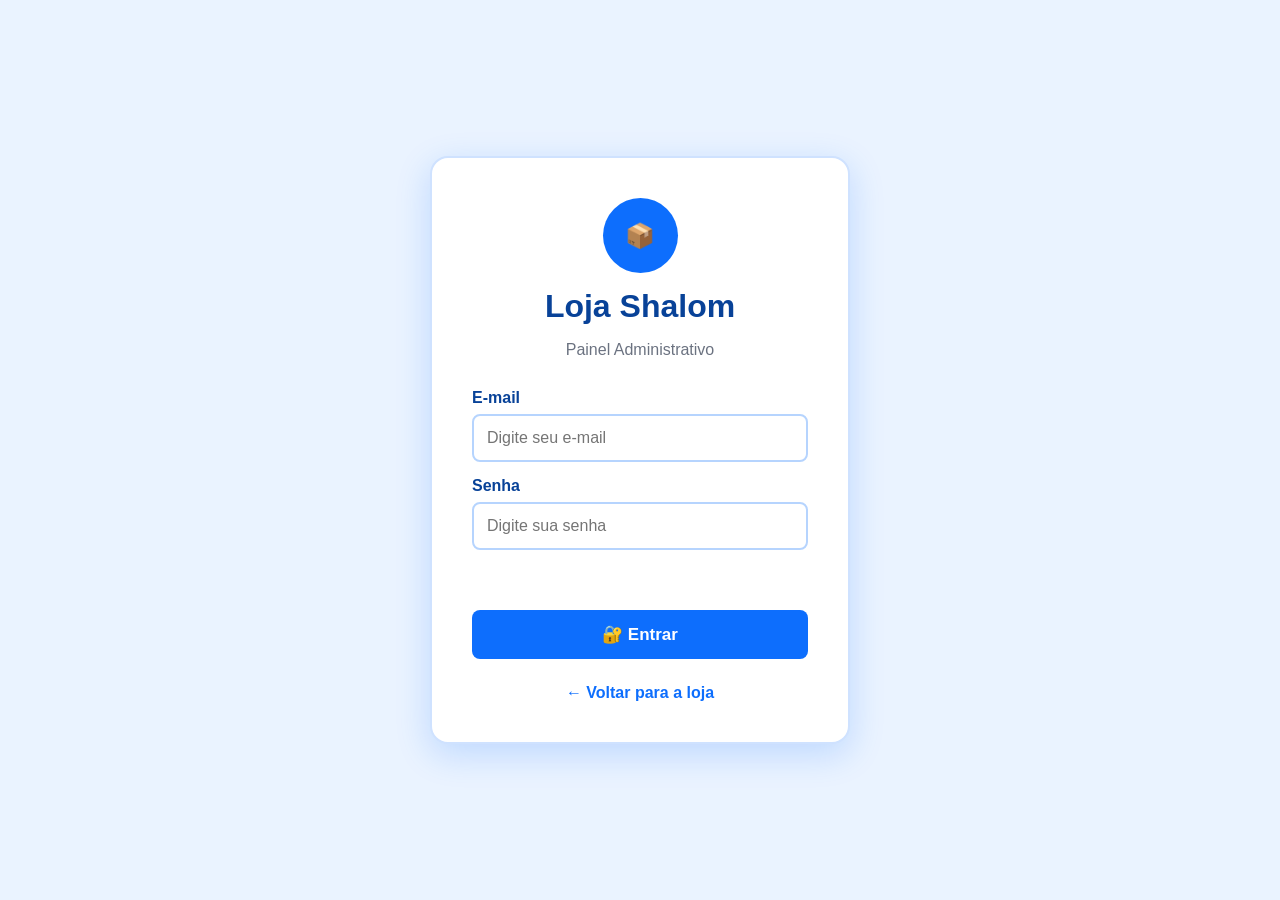
==== admin.html @ 64714b8b "Add files via upload" ====
<!DOCTYPE html>
<html lang="pt-BR">

<head>

    <meta charset="UTF-8">

    <meta
        name="viewport"
        content="width=device-width, initial-scale=1.0"
    >

    <title>Painel Administrativo - Shalom</title>

    <link rel="stylesheet" href="admin.css">

</head>

<body>

    <header>

        <div class="logo">
            📦 Loja Shalom
            <span>Admin</span>
        </div>

        <button
            class="sair"
            onclick="sair()"
        >
            🚪 Sair
        </button>

    </header>


    <main>

        <div class="titulo">

            <h1>
                📊 Painel Administrativo
            </h1>

            <p>
                Gerencie sua loja e seus depósitos.
            </p>

        </div>


        <!-- CARDS -->

        <section class="cards">

            <div class="card">

                <div class="icone">
                    💰
                </div>

                <div>
                    <span>
                        Saldo
                    </span>

                    <strong id="saldo">
                        R$ 0,00
                    </strong>
                </div>

            </div>


            <div class="card">

                <div class="icone">
                    📦
                </div>

                <div>
                    <span>
                        Produtos
                    </span>

                    <strong>
                        4
                    </strong>
                </div>

            </div>


            <div class="card">

                <div class="icone">
                    💳
                </div>

                <div>
                    <span>
                        Depósitos
                    </span>

                    <strong id="quantidadeDepositos">
                        0
                    </strong>
                </div>

            </div>

        </section>


        <!-- DEPÓSITO -->

        <section class="painel">

            <h2>
                💰 Registrar depósito
            </h2>

            <form id="depositoForm">

                <label for="valor">
                    Valor do depósito
                </label>

                <input
                    type="number"
                    id="valor"
                    min="0.01"
                    step="0.01"
                    placeholder="Ex: 500,00"
                    required
                >


                <label for="descricao">
                    Descrição
                </label>

                <input
                    type="text"
                    id="descricao"
                    placeholder="Ex: Depósito inicial"
                    required
                >


                <button type="submit">
                    + Registrar depósito
                </button>

            </form>

        </section>


        <!-- HISTÓRICO -->

        <section class="painel">

            <h2>
                🧾 Histórico de depósitos
            </h2>

            <div id="listaDepositos">

                <p class="vazio">
                    Nenhum depósito registrado.
                </p>

            </div>

        </section>


        <!-- PRODUTOS -->

        <section class="painel">

            <h2>
                📦 Produtos da loja
            </h2>

            <div class="produtos-admin">

                <div>
                    📦 Caixa de Papelão
                    <strong>R$ 10,90</strong>
                </div>

                <div>
                    🛍️ Sacola Kraft
                    <strong>R$ 10,50</strong>
                </div>

                <div>
                    🥡 Embalagem Delivery
                    <strong>R$ 10,00</strong>
                </div>

                <div>
                    🥤 Copo Descartável
                    <strong>R$ 10,90</strong>
                </div>

            </div>

        </section>

    </main>


    <script src="admin.js"></script>

</body>

</html>
---- admin.css ----
* {
    margin: 0;
    padding: 0;
    box-sizing: border-box;
}

body {
    font-family: Arial, sans-serif;
    background: #f3f6fa;
    color: #222;
}


/* CABEÇALHO */

header {
    background: #0d47a1;
    color: white;

    padding: 20px 5%;

    display: flex;
    justify-content: space-between;
    align-items: center;
}

header h1 {
    font-size: 24px;
}

header p {
    margin-top: 5px;
    opacity: 0.9;
}

header button {
    background: white;
    color: #0d47a1;

    border: none;
    border-radius: 8px;

    padding: 10px 18px;

    font-weight: bold;

    cursor: pointer;
}


/* PRINCIPAL */

main {
    width: 90%;
    max-width: 1200px;

    margin: 30px auto;
}

main > h2 {
    margin-bottom: 25px;
}


/* RESUMO */

.resumo {
    display: grid;

    grid-template-columns:
        repeat(4, 1fr);

    gap: 20px;

    margin-bottom: 30px;
}

.card {
    background: white;

    padding: 25px;

    border-radius: 12px;

    box-shadow:
        0 3px 12px rgba(0,0,0,0.08);

    text-align: center;
}

.card span {
    font-size: 35px;
}

.card h3 {
    margin: 10px 0;
}

.card strong {
    color: #0d47a1;
    font-size: 22px;
}


/* PAINÉIS */

.painel {
    background: white;

    padding: 25px;

    margin-bottom: 25px;

    border-radius: 12px;

    box-shadow:
        0 3px 12px rgba(0,0,0,0.08);
}

.titulo-painel {
    display: flex;

    justify-content: space-between;

    align-items: center;

    margin-bottom: 20px;
}


/* BOTÕES */

button {
    border: none;

    border-radius: 8px;

    padding: 11px 18px;

    background: #1976d2;

    color: white;

    font-weight: bold;

    cursor: pointer;
}

button:hover {
    opacity: 0.9;
}


/* FORMULÁRIO */

.form-produto {
    background: #f4f7fb;

    padding: 20px;

    border-radius: 10px;

    margin-bottom: 20px;
}

.form-produto label,
#depositoForm label {
    display: block;

    margin-top: 12px;

    margin-bottom: 5px;

    font-weight: bold;
}

.form-produto input,
#depositoForm input {
    width: 100%;

    padding: 12px;

    border: 1px solid #ccc;

    border-radius: 7px;

    font-size: 16px;
}

.botoes {
    display: flex;

    gap: 10px;

    margin-top: 20px;
}

.cancelar {
    background: #777;
}

.oculto {
    display: none;
}


/* PRODUTOS */

.produto-admin {
    display: flex;

    justify-content: space-between;

    align-items: center;

    padding: 18px;

    border-bottom: 1px solid #ddd;
}

.produto-admin:last-child {
    border-bottom: none;
}

.produto-info h3 {
    color: #0d47a1;
}

.produto-info p {
    margin-top: 5px;
}

.acoes {
    display: flex;

    gap: 8px;
}

.excluir {
    background: #d32f2f;
}


/* DEPÓSITOS */

.deposito {
    padding: 15px;

    border-bottom: 1px solid #ddd;
}

.deposito strong {
    color: #168a38;

    font-size: 18px;
}

.deposito p {
    margin: 5px 0;
}

.deposito small {
    color: #777;
}


/* CLIENTES */

.cliente {
    padding: 15px;

    border: 1px solid #ddd;

    border-radius: 8px;

    margin-top: 10px;
}

.cliente strong {
    color: #0d47a1;
}


/* CELULAR */

@media (max-width: 800px) {

    .resumo {
        grid-template-columns:
            repeat(2, 1fr);
    }

}


@media (max-width: 550px) {

    header {
        flex-direction: column;

        gap: 15px;

        text-align: center;
    }

    .resumo {
        grid-template-columns: 1fr;
    }

    .produto-admin {
        flex-direction: column;

        align-items: flex-start;

        gap: 15px;
    }

    .acoes {
        width: 100%;
    }

    .acoes button {
        flex: 1;
    }

}
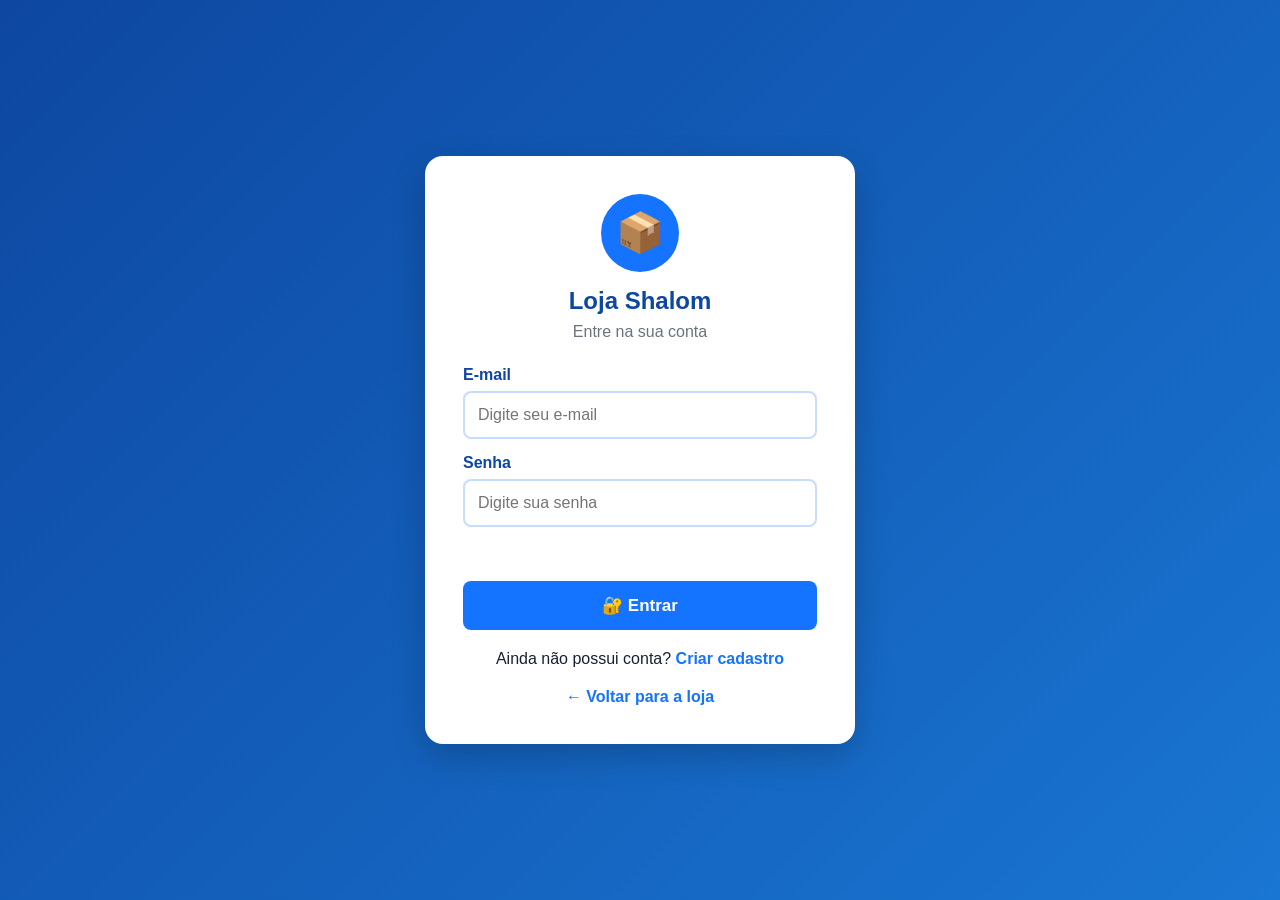
==== commit 1a3adb9f: "Add files via upload" ====
--- a/admin.html
+++ b/admin.html
@@ -1,221 +1,462 @@
-<!DOCTYPE html>
-<html lang="pt-BR">
-
-<head>
-
-    <meta charset="UTF-8">
-
-    <meta
-        name="viewport"
-        content="width=device-width, initial-scale=1.0"
-    >
-
-    <title>Painel Administrativo - Shalom</title>
-
-    <link rel="stylesheet" href="admin.css">
-
-</head>
-
-<body>
-
-    <header>
-
-        <div class="logo">
-            📦 Loja Shalom
-            <span>Admin</span>
-        </div>
-
-        <button
-            class="sair"
-            onclick="sair()"
-        >
-            🚪 Sair
-        </button>
-
-    </header>
-
-
-    <main>
-
-        <div class="titulo">
-
-            <h1>
-                📊 Painel Administrativo
-            </h1>
-
-            <p>
-                Gerencie sua loja e seus depósitos.
-            </p>
-
-        </div>
-
-
-        <!-- CARDS -->
-
-        <section class="cards">
-
-            <div class="card">
-
-                <div class="icone">
-                    💰
-                </div>
-
-                <div>
-                    <span>
-                        Saldo
-                    </span>
-
-                    <strong id="saldo">
-                        R$ 0,00
-                    </strong>
-                </div>
-
-            </div>
-
-
-            <div class="card">
-
-                <div class="icone">
-                    📦
-                </div>
-
-                <div>
-                    <span>
-                        Produtos
-                    </span>
-
-                    <strong>
-                        4
-                    </strong>
-                </div>
-
-            </div>
-
-
-            <div class="card">
-
-                <div class="icone">
-                    💳
-                </div>
-
-                <div>
-                    <span>
-                        Depósitos
-                    </span>
-
-                    <strong id="quantidadeDepositos">
-                        0
-                    </strong>
-                </div>
-
-            </div>
-
-        </section>
-
-
-        <!-- DEPÓSITO -->
-
-        <section class="painel">
-
-            <h2>
-                💰 Registrar depósito
-            </h2>
-
-            <form id="depositoForm">
-
-                <label for="valor">
-                    Valor do depósito
-                </label>
-
-                <input
-                    type="number"
-                    id="valor"
-                    min="0.01"
-                    step="0.01"
-                    placeholder="Ex: 500,00"
-                    required
-                >
-
-
-                <label for="descricao">
-                    Descrição
-                </label>
-
-                <input
-                    type="text"
-                    id="descricao"
-                    placeholder="Ex: Depósito inicial"
-                    required
-                >
-
-
-                <button type="submit">
-                    + Registrar depósito
-                </button>
-
-            </form>
-
-        </section>
-
-
-        <!-- HISTÓRICO -->
-
-        <section class="painel">
-
-            <h2>
-                🧾 Histórico de depósitos
-            </h2>
-
-            <div id="listaDepositos">
-
-                <p class="vazio">
-                    Nenhum depósito registrado.
-                </p>
-
-            </div>
-
-        </section>
-
-
-        <!-- PRODUTOS -->
-
-        <section class="painel">
-
-            <h2>
-                📦 Produtos da loja
-            </h2>
-
-            <div class="produtos-admin">
-
-                <div>
-                    📦 Caixa de Papelão
-                    <strong>R$ 10,90</strong>
-                </div>
-
-                <div>
-                    🛍️ Sacola Kraft
-                    <strong>R$ 10,50</strong>
-                </div>
-
-                <div>
-                    🥡 Embalagem Delivery
-                    <strong>R$ 10,00</strong>
-                </div>
-
-                <div>
-                    🥤 Copo Descartável
-                    <strong>R$ 10,90</strong>
-                </div>
-
-            </div>
-
-        </section>
-
-    </main>
-
-
-    <script src="admin.js"></script>
-
-</body>
-
+<!DOCTYPE html>
+<html lang="pt-BR">
+
+<head>
+    <meta charset="UTF-8">
+
+    <meta
+        name="viewport"
+        content="width=device-width, initial-scale=1.0"
+    >
+
+    <title>Painel Administrativo - Loja Shalom</title>
+
+    <link
+        rel="stylesheet"
+        href="admin.css"
+    >
+</head>
+
+
+<body>
+
+    <!-- ==========================================
+         CABEÇALHO
+    =========================================== -->
+
+    <header class="cabecalho">
+
+        <div class="logo-area">
+
+            <h1>
+                📦 Loja Shalom
+            </h1>
+
+            <p>
+                Painel Administrativo
+            </p>
+
+        </div>
+
+
+        <!-- RELÓGIO -->
+
+        <div class="relogio-loja">
+
+            <div
+                id="relogioBrasil"
+                class="hora-loja"
+            >
+                00:00:00
+            </div>
+
+            <div
+                id="dataBrasil"
+                class="data-loja"
+            >
+                Carregando...
+            </div>
+
+        </div>
+
+
+        <!-- BOTÃO SAIR -->
+
+        <div class="usuario-area">
+
+            <span>
+                👨‍💼 Administrador
+            </span>
+
+            <button
+                id="btnSair"
+                class="btn-sair"
+                type="button"
+            >
+                🚪 Sair
+            </button>
+
+        </div>
+
+    </header>
+
+
+
+    <!-- ==========================================
+         CONTEÚDO PRINCIPAL
+    =========================================== -->
+
+    <main class="container">
+
+
+        <!-- ======================================
+             RESUMO
+        ======================================= -->
+
+        <section class="resumo">
+
+            <div class="resumo-card">
+
+                <span>💰</span>
+
+                <div>
+
+                    <small>
+                        Saldo
+                    </small>
+
+                    <strong id="saldo">
+                        R$ 0,00
+                    </strong>
+
+                </div>
+
+            </div>
+
+
+            <div class="resumo-card">
+
+                <span>📦</span>
+
+                <div>
+
+                    <small>
+                        Produtos
+                    </small>
+
+                    <strong id="totalProdutos">
+                        0
+                    </strong>
+
+                </div>
+
+            </div>
+
+
+            <div class="resumo-card">
+
+                <span>👥</span>
+
+                <div>
+
+                    <small>
+                        Clientes
+                    </small>
+
+                    <strong id="totalClientes">
+                        0
+                    </strong>
+
+                </div>
+
+            </div>
+
+
+            <div class="resumo-card">
+
+                <span>💳</span>
+
+                <div>
+
+                    <small>
+                        Depósitos
+                    </small>
+
+                    <strong id="totalDepositos">
+                        0
+                    </strong>
+
+                </div>
+
+            </div>
+
+        </section>
+
+
+
+        <!-- ======================================
+             DEPÓSITO
+        ======================================= -->
+
+        <section class="card">
+
+            <h2>
+                💰 Registrar depósito
+            </h2>
+
+
+            <form id="depositoForm">
+
+                <label for="valorDeposito">
+                    Valor do depósito
+                </label>
+
+                <input
+                    type="number"
+                    id="valorDeposito"
+                    min="0.01"
+                    step="0.01"
+                    placeholder="Ex.: 500,00"
+                    required
+                >
+
+
+                <label for="descricaoDeposito">
+                    Descrição
+                </label>
+
+                <input
+                    type="text"
+                    id="descricaoDeposito"
+                    placeholder="Ex.: Depósito inicial"
+                >
+
+
+                <button
+                    class="btn-principal"
+                    type="submit"
+                >
+                    + Registrar depósito
+                </button>
+
+            </form>
+
+
+            <p
+                id="mensagemDeposito"
+                class="mensagem"
+                aria-live="polite"
+            ></p>
+
+        </section>
+
+
+
+        <!-- ======================================
+             HISTÓRICO DE DEPÓSITOS
+        ======================================= -->
+
+        <section class="card">
+
+            <h2>
+                📋 Histórico de depósitos
+            </h2>
+
+
+            <div id="listaDepositos">
+
+                <p class="vazio">
+                    Nenhum depósito registrado.
+                </p>
+
+            </div>
+
+        </section>
+
+
+
+        <!-- ======================================
+             PRODUTOS
+        ======================================= -->
+
+        <section class="card">
+
+            <div class="titulo-linha">
+
+                <h2>
+                    📦 Gerenciar produtos
+                </h2>
+
+
+                <button
+                    id="btnNovoProduto"
+                    class="btn-principal"
+                    type="button"
+                >
+                    + Novo produto
+                </button>
+
+            </div>
+
+
+
+            <!-- FORMULÁRIO DE PRODUTO -->
+
+            <form
+                id="formularioProduto"
+                class="form-produto oculto"
+            >
+
+                <input
+                    type="hidden"
+                    id="produtoId"
+                >
+
+
+                <label for="nomeProduto">
+                    Nome do produto
+                </label>
+
+                <input
+                    type="text"
+                    id="nomeProduto"
+                    placeholder="Ex.: Copo descartável"
+                    required
+                >
+
+
+                <label for="precoProduto">
+                    Preço
+                </label>
+
+                <input
+                    type="number"
+                    id="precoProduto"
+                    min="0"
+                    step="0.01"
+                    placeholder="Ex.: 10,90"
+                    required
+                >
+
+
+                <label for="estoqueProduto">
+                    Estoque
+                </label>
+
+                <input
+                    type="number"
+                    id="estoqueProduto"
+                    min="0"
+                    step="1"
+                    placeholder="Ex.: 100"
+                    required
+                >
+
+
+                <!-- UMA ÚNICA OBSERVAÇÃO -->
+
+                <label for="observacaoProduto">
+                    Observação do produto
+                </label>
+
+                <textarea
+                    id="observacaoProduto"
+                    rows="3"
+                    placeholder="Ex.: Pacote com 100 unidades, tamanho, material, cor..."
+                ></textarea>
+
+
+                <label for="imagemProduto">
+                    Imagem
+                </label>
+
+                <input
+                    type="text"
+                    id="imagemProduto"
+                    placeholder="Ex.: copos.png.webp"
+                >
+
+
+                <div class="botoes">
+
+                    <button
+                        class="btn-principal"
+                        type="submit"
+                    >
+                        💾 Salvar produto
+                    </button>
+
+
+                    <button
+                        id="btnCancelarProduto"
+                        class="btn-cancelar"
+                        type="button"
+                    >
+                        Cancelar
+                    </button>
+
+                </div>
+
+            </form>
+
+
+
+            <!-- LISTA DE PRODUTOS -->
+
+            <div id="listaProdutos">
+
+                <p class="vazio">
+                    Nenhum produto cadastrado.
+                </p>
+
+            </div>
+
+        </section>
+
+
+
+        <!-- ======================================
+             PEDIDOS DOS CLIENTES
+        ======================================= -->
+
+        <section class="card">
+
+            <div class="titulo-linha">
+
+                <h2>
+                    🧾 Pedidos dos clientes
+                </h2>
+
+            </div>
+
+
+            <div id="listaPedidos">
+
+                <p class="vazio">
+                    Nenhum pedido registrado.
+                </p>
+
+            </div>
+
+        </section>
+
+
+
+        <!-- ======================================
+             CLIENTES
+        ======================================= -->
+
+        <section class="card">
+
+            <h2>
+                👥 Clientes cadastrados
+            </h2>
+
+
+            <div id="listaClientes">
+
+                <p class="vazio">
+                    Nenhum cliente cadastrado.
+                </p>
+
+            </div>
+
+        </section>
+
+
+    </main>
+
+
+
+    <!-- ==========================================
+         JAVASCRIPT
+    =========================================== -->
+
+    <script src="admin.js"></script>
+
+    <script src="relogio.js"></script>
+
+
+</body>
+
 </html>
--- a/admin.css
+++ b/admin.css
@@ -1,326 +1,137 @@
-* {
-    margin: 0;
-    padding: 0;
-    box-sizing: border-box;
-}
-
-body {
-    font-family: Arial, sans-serif;
-    background: #f3f6fa;
-    color: #222;
-}
-
-
-/* CABEÇALHO */
-
-header {
-    background: #0d47a1;
-    color: white;
-
-    padding: 20px 5%;
-
-    display: flex;
-    justify-content: space-between;
-    align-items: center;
-}
-
-header h1 {
-    font-size: 24px;
-}
-
-header p {
-    margin-top: 5px;
-    opacity: 0.9;
-}
-
-header button {
-    background: white;
-    color: #0d47a1;
-
-    border: none;
-    border-radius: 8px;
-
-    padding: 10px 18px;
-
-    font-weight: bold;
-
-    cursor: pointer;
-}
-
-
-/* PRINCIPAL */
-
-main {
-    width: 90%;
-    max-width: 1200px;
-
-    margin: 30px auto;
-}
-
-main > h2 {
-    margin-bottom: 25px;
-}
-
-
-/* RESUMO */
-
-.resumo {
-    display: grid;
-
-    grid-template-columns:
-        repeat(4, 1fr);
-
-    gap: 20px;
-
-    margin-bottom: 30px;
-}
-
-.card {
-    background: white;
-
-    padding: 25px;
-
-    border-radius: 12px;
-
-    box-shadow:
-        0 3px 12px rgba(0,0,0,0.08);
-
-    text-align: center;
-}
-
-.card span {
-    font-size: 35px;
-}
-
-.card h3 {
-    margin: 10px 0;
-}
-
-.card strong {
-    color: #0d47a1;
-    font-size: 22px;
-}
-
-
-/* PAINÉIS */
-
-.painel {
-    background: white;
-
-    padding: 25px;
-
-    margin-bottom: 25px;
-
-    border-radius: 12px;
-
-    box-shadow:
-        0 3px 12px rgba(0,0,0,0.08);
-}
-
-.titulo-painel {
-    display: flex;
-
-    justify-content: space-between;
-
-    align-items: center;
-
-    margin-bottom: 20px;
-}
-
-
-/* BOTÕES */
-
-button {
-    border: none;
-
-    border-radius: 8px;
-
-    padding: 11px 18px;
-
-    background: #1976d2;
-
-    color: white;
-
-    font-weight: bold;
-
-    cursor: pointer;
-}
-
-button:hover {
-    opacity: 0.9;
-}
-
-
-/* FORMULÁRIO */
-
-.form-produto {
-    background: #f4f7fb;
-
-    padding: 20px;
-
-    border-radius: 10px;
-
-    margin-bottom: 20px;
-}
-
-.form-produto label,
-#depositoForm label {
-    display: block;
-
-    margin-top: 12px;
-
-    margin-bottom: 5px;
-
-    font-weight: bold;
-}
-
-.form-produto input,
-#depositoForm input {
-    width: 100%;
-
-    padding: 12px;
-
-    border: 1px solid #ccc;
-
-    border-radius: 7px;
-
-    font-size: 16px;
-}
-
-.botoes {
-    display: flex;
-
-    gap: 10px;
-
-    margin-top: 20px;
-}
-
-.cancelar {
-    background: #777;
-}
-
-.oculto {
-    display: none;
-}
-
-
-/* PRODUTOS */
-
-.produto-admin {
-    display: flex;
-
-    justify-content: space-between;
-
-    align-items: center;
-
-    padding: 18px;
-
-    border-bottom: 1px solid #ddd;
-}
-
-.produto-admin:last-child {
-    border-bottom: none;
-}
-
-.produto-info h3 {
-    color: #0d47a1;
-}
-
-.produto-info p {
-    margin-top: 5px;
-}
-
-.acoes {
-    display: flex;
-
-    gap: 8px;
-}
-
-.excluir {
-    background: #d32f2f;
-}
-
-
-/* DEPÓSITOS */
-
-.deposito {
-    padding: 15px;
-
-    border-bottom: 1px solid #ddd;
-}
-
-.deposito strong {
-    color: #168a38;
-
-    font-size: 18px;
-}
-
-.deposito p {
-    margin: 5px 0;
-}
-
-.deposito small {
-    color: #777;
-}
-
-
-/* CLIENTES */
-
-.cliente {
-    padding: 15px;
-
-    border: 1px solid #ddd;
-
-    border-radius: 8px;
-
-    margin-top: 10px;
-}
-
-.cliente strong {
-    color: #0d47a1;
-}
-
-
-/* CELULAR */
-
-@media (max-width: 800px) {
-
-    .resumo {
-        grid-template-columns:
-            repeat(2, 1fr);
-    }
-
-}
-
-
-@media (max-width: 550px) {
-
-    header {
-        flex-direction: column;
-
-        gap: 15px;
-
-        text-align: center;
-    }
-
-    .resumo {
-        grid-template-columns: 1fr;
-    }
-
-    .produto-admin {
-        flex-direction: column;
-
-        align-items: flex-start;
-
-        gap: 15px;
-    }
-
-    .acoes {
-        width: 100%;
-    }
-
-    .acoes button {
-        flex: 1;
-    }
-
+*{box-sizing:border-box;margin:0;padding:0}
+body{font-family:Arial,sans-serif;background:#eef3f9;color:#172033;min-height:100vh}
+header{background:#0d47a1;color:#fff;padding:20px 5%;display:flex;justify-content:space-between;align-items:center;gap:20px;flex-wrap:wrap}
+header h1{font-size:25px}header p{margin-top:4px;opacity:.9}
+button{border:0;border-radius:8px;padding:11px 16px;cursor:pointer;font-weight:700}
+.btn-sair{background:#e53935;color:#fff}.btn-principal{background:#1976d2;color:#fff}.btn-cancelar{background:#6b7280;color:#fff}
+.container{width:94%;max-width:1200px;margin:25px auto}.resumo{display:grid;grid-template-columns:repeat(4,1fr);gap:18px;margin-bottom:25px}
+.resumo-card,.card{background:#fff;border-radius:13px;box-shadow:0 4px 15px rgba(0,0,0,.07)}
+.resumo-card{padding:22px;display:flex;align-items:center;gap:14px}.resumo-card>span{font-size:30px}.resumo-card small{display:block;color:#64748b;margin-bottom:5px}.resumo-card strong{font-size:22px;color:#0d47a1}
+.card{padding:24px;margin-bottom:22px}.card h2{color:#0d47a1;margin-bottom:18px}.titulo-linha{display:flex;justify-content:space-between;align-items:center;gap:15px;flex-wrap:wrap}
+label{display:block;font-weight:700;margin:12px 0 6px}input,textarea{width:100%;padding:12px;border:1px solid #cbd5e1;border-radius:8px;font-size:16px;font-family:Arial,sans-serif}textarea{resize:vertical;min-height:80px}
+input:focus,textarea:focus{outline:0;border-color:#1976d2}.mensagem{min-height:20px;margin-top:10px;font-weight:700}
+.form-produto{background:#f7faff;border:1px solid #dbeafe;border-radius:10px;padding:18px;margin-bottom:18px}.botoes{display:flex;gap:10px;flex-wrap:wrap;margin-top:4px}
+.oculto{display:none}.vazio{text-align:center;color:#777;padding:12px}.item{border:1px solid #e1e7ef;border-radius:10px;padding:14px;margin-top:10px;background:#fafcff}
+.item-linha{display:flex;justify-content:space-between;align-items:center;gap:15px;flex-wrap:wrap}.acoes{display:flex;gap:8px;flex-wrap:wrap}
+.btn-editar{background:#f59e0b;color:#fff}.btn-excluir{background:#dc3545;color:#fff}
+.item strong.valor{font-size:19px;color:#16813d}.item small{color:#777}
+.produto-imagem{width:70px;height:70px;object-fit:contain;border-radius:8px;background:#fff;border:1px solid #eee}
+textarea{width:100%;padding:12px;border:1px solid #cbd5e1;border-radius:8px;font-size:15px;font-family:Arial,sans-serif;resize:vertical}
+textarea:focus{outline:0;border-color:#1976d2}.observacao-produto{margin-top:7px;padding:7px 9px;background:#fff8e1;border-radius:7px;color:#795548;font-size:13px}
+.produto-conteudo{display:flex;align-items:center;gap:14px}.pedido-itens{margin-top:8px;padding-left:18px;color:#555}
+@media(max-width:900px){.resumo{grid-template-columns:repeat(2,1fr)}}@media(max-width:600px){.resumo{grid-template-columns:1fr}.container{width:92%}}
+
+/* ==========================================
+   RELÓGIO MUNDIAL
+========================================== */
+
+.relogio-mundial {
+    width: 101%;
+    max-width: 1400px;
+    margin: 30px auto;
+    padding: 20px;
+    background: hsl(0, 0%, 4%);
+    border-radius: 14px;
+    box-shadow: 0 4px 15px #060606;
+}
+
+
+/* ==========================================
+   RELÓGIO PRINCIPAL
+========================================== */
+
+.relogio-principal {
+    text-align: center;
+    padding-bottom: 20px;
+    border-bottom: 1px solid hwb(0 5% 95%);
+}
+
+
+.relogio-titulo {
+    font-size: 16px;
+    color: hsl(0, 0%, 4%);
+    margin-bottom: 5px;
+}
+
+
+.hora-grande {
+    font-size: 42px;
+    font-weight: bold;
+    color: #0645ad;
+    letter-spacing: 2px;
+}
+
+
+.data-atual {
+    margin-top: 5px;
+    font-size: 15px;
+    color: #64748b;
+}
+
+
+/* ==========================================
+   HORÁRIOS DO MUNDO
+========================================== */
+
+.horarios-mundo {
+    display: grid;
+    grid-template-columns: repeat(3, 1fr);
+    gap: 12px;
+    margin-top: 18px;
+}
+
+
+.horario-cidade {
+    display: flex;
+    flex-direction: column;
+    gap: 6px;
+    padding: 14px;
+    background: #f8fafc;
+    border: 1px solid #e2e8f0;
+    border-radius: 10px;
+}
+
+
+.horario-cidade strong {
+    color: #1e293b;
+    font-size: 15px;
+}
+
+
+.horario-cidade span {
+    color: #0645ad;
+    font-size: 20px;
+    font-weight: bold;
+}
+
+
+/* ==========================================
+   CELULAR
+========================================== */
+
+@media (max-width: 700px) {
+
+    .relogio-mundial {
+        padding: 15px;
+    }
+
+
+    .hora-grande {
+        font-size: 34px;
+    }
+
+
+    .horarios-mundo {
+        grid-template-columns: 1fr 1fr;
+    }
+
+}
+
+
+@media (max-width: 450px) {
+
+    .horarios-mundo {
+        grid-template-columns: 1fr;
+    }
+
 }
